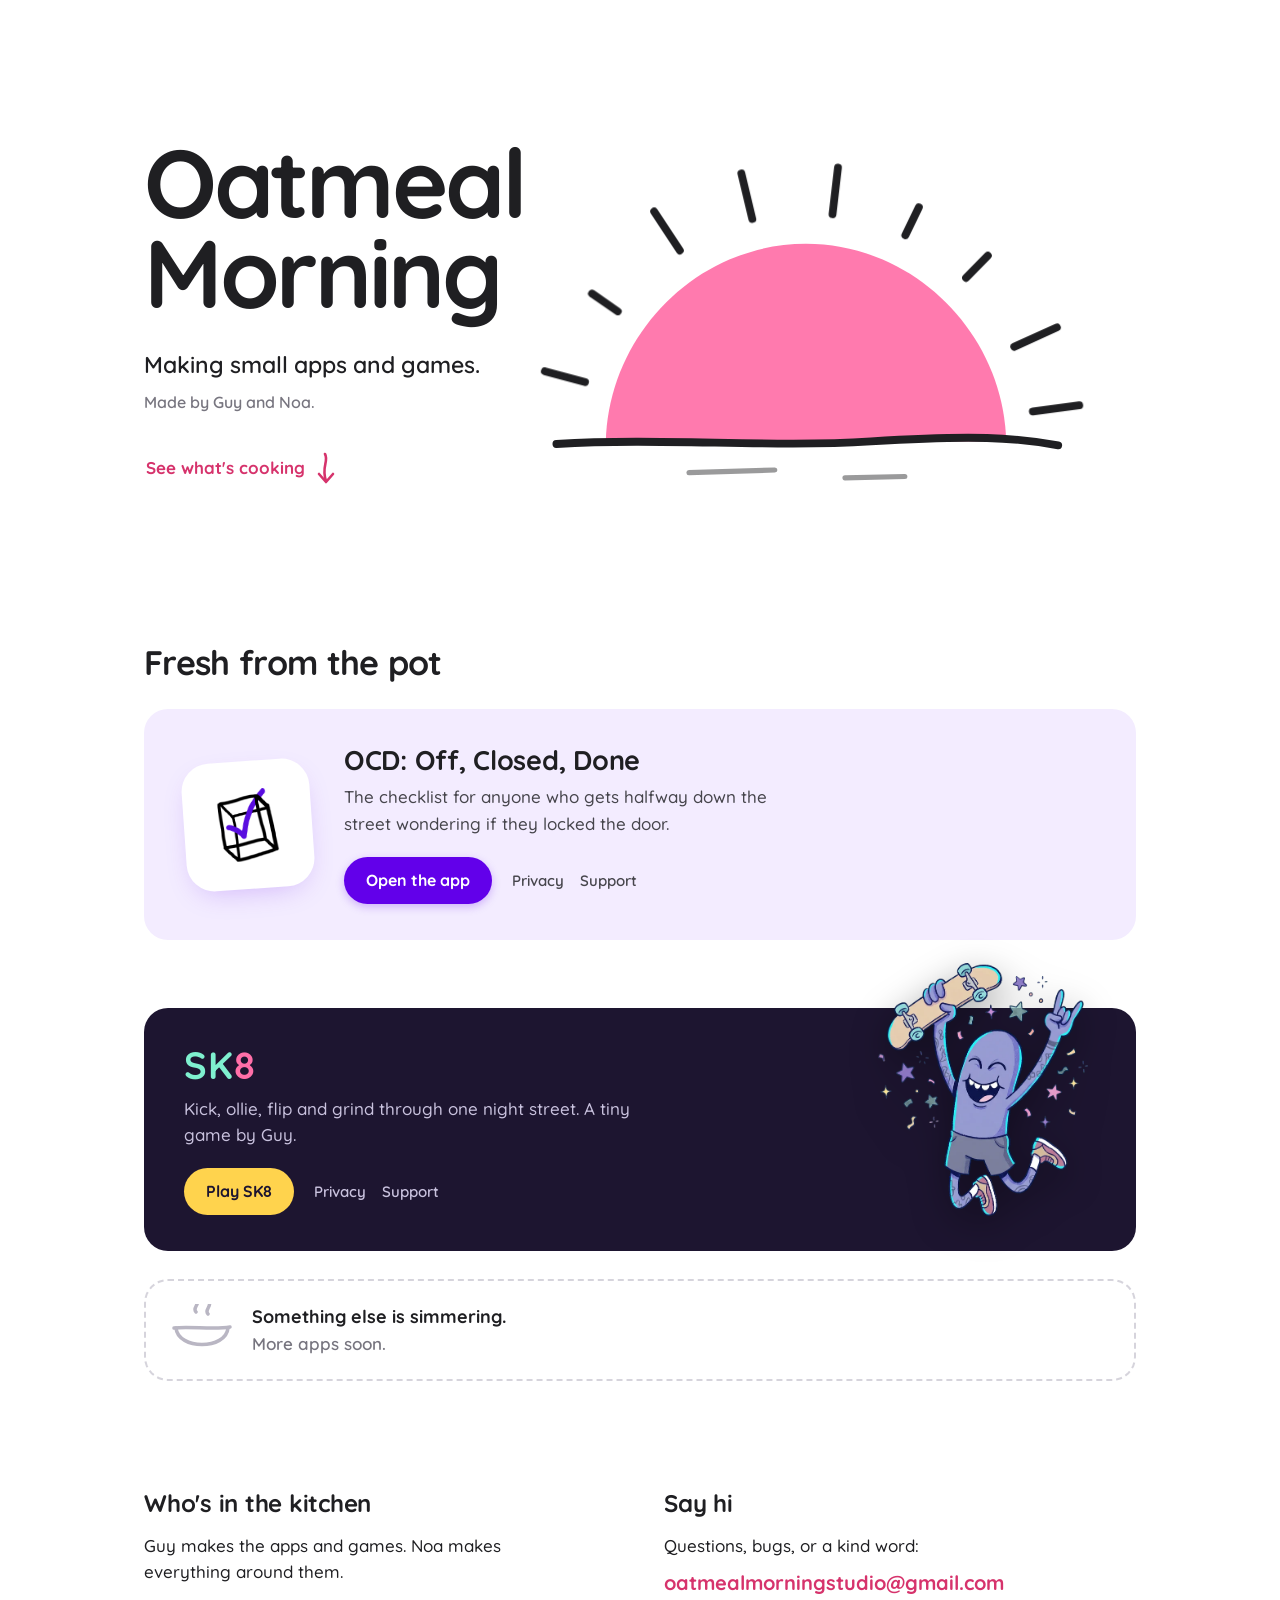
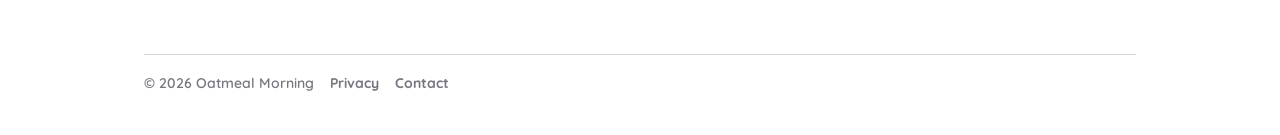
==== index.html @ 5b27adfb "Studio: hot pink sun (#FF7AAE) on page, share image and favicon Co-Authored-By: Claude Opus 5.5 <nor" ====
<!doctype html>
<html lang="en">
<head>
<meta charset="utf-8">
<meta name="viewport" content="width=device-width, initial-scale=1">
<meta name="theme-color" content="#ffffff">
<title>Oatmeal Morning</title>
<meta name="description" content="Oatmeal Morning makes small apps and games. Home of OCD: Off, Closed, Done and SK8.">
<meta property="og:type" content="website">
<meta property="og:title" content="Oatmeal Morning">
<meta property="og:description" content="Making small apps and games.">
<meta property="og:url" content="https://oatmealmorning.com/">
<meta property="og:image" content="https://oatmealmorning.com/preview.png">
<meta property="og:image:width" content="1200">
<meta property="og:image:height" content="630">
<meta property="og:image:alt" content="A hand-drawn pink sun rising over the horizon">
<meta name="twitter:card" content="summary_large_image">
<link rel="icon" href="/favicon.svg" type="image/svg+xml">
<link rel="stylesheet" href="/site.css">
<style>
:root{
  --oat:#F6ECDB; --oat-line:#E3D2B4;
  --night:#1d1530; --night-2:#2a2044; --mint:#7ff0cf; --pink:#ff6fa8; --sun:#ffd34d; --night-muted:#C9C2DE;
  --lav-shadow:0 10px 30px -12px rgba(98,0,234,.28);
  --ease:cubic-bezier(.2,.8,.2,1);
}
.wrap{max-width:1040px;margin:0 auto;padding:0 max(24px,env(safe-area-inset-left,0px))}
@media (max-width:380px){.wrap{padding-inline:18px}}

/* ---------- Hero ---------- */
.hero-studio{display:grid;align-items:center;gap:12px;padding-block:20px 48px}
.hero-art{order:-1;width:min(300px,78vw);margin:0 auto}
.hero-art svg{display:block;width:100%;height:auto;overflow:visible}
.wordmark{margin:0;font-size:clamp(52px,10vw,96px);line-height:.94;font-weight:700;letter-spacing:-.035em;color:var(--ink)}
.wordmark span{display:block}
.wordmark .m{position:relative;display:inline-block}
.wordmark .m svg{position:absolute;left:-2%;bottom:-.2em;width:104%;height:.32em;overflow:visible}
.tagline{margin:32px 0 0;font-size:clamp(19px,2.3vw,23px);line-height:1.35;font-weight:600;color:var(--ink);max-width:24ch;text-wrap:balance}
.byline{margin:10px 0 0;color:var(--muted);font-weight:600;font-size:16px}
.to-apps{display:inline-flex;align-items:center;gap:8px;margin-top:30px;font-size:17px;color:var(--accent);padding:6px 2px}
.to-apps svg{width:26px;height:34px;transition:transform .3s var(--ease)}
.to-apps:hover{text-decoration:none}
.to-apps:hover svg{transform:translateY(4px)}
@media (min-width:820px){
  .hero-studio{grid-template-columns:1.05fr .95fr;gap:32px;min-height:min(80svh,620px);padding-block:40px 32px}
  .hero-art{order:0;width:min(440px,100%);margin:0 0 0 auto}
}

/* the purple underline draws itself once on load */
@media (prefers-reduced-motion:no-preference){
  .wordmark .m svg path{stroke-dasharray:1;stroke-dashoffset:1;animation:draw .8s var(--ease) .9s forwards}
}
@keyframes draw{to{stroke-dashoffset:0}}

/* ---------- Apps shelf ---------- */
.apps{padding-block:24px 40px;scroll-margin-top:24px}
.apps h2{margin:0 0 28px;font-size:clamp(26px,3.4vw,34px);letter-spacing:-.02em;line-height:1.1}
.shelf{display:grid;gap:28px}
.app{display:grid;gap:20px 32px;align-items:center;border-radius:24px;padding:28px}
.app h3{margin:0;font-size:clamp(22px,2.6vw,27px);line-height:1.15;letter-spacing:-.01em}
.app .what{margin:8px 0 0;max-width:46ch}
.actions{display:flex;flex-wrap:wrap;align-items:center;gap:10px 20px;margin-top:20px}
.go{display:inline-block;border-radius:999px;padding:11px 22px;font-weight:700;font-size:16px;transition:transform .15s var(--ease),filter .15s}
.go:hover{text-decoration:none;filter:brightness(1.07)}
.go:active{transform:scale(.97)}
.small-links{display:flex;gap:16px;font-size:15px}
.small-links a{font-weight:600}
.app-art{transition:transform .35s var(--ease)}
.app:hover .app-art{transform:translateY(-4px) rotate(-2deg)}

/* OCD: lavender, sticker-style icon */
.app.ocd{--accent:#6200EA;background:#F3ECFF}
.app.ocd .app-art{width:128px;height:128px;border-radius:28px;background:#fff;box-shadow:var(--lav-shadow);display:grid;place-items:center;rotate:-4deg}
.app.ocd .app-art img{width:100px;height:100px}
.app.ocd .what{color:var(--shade)}
.app.ocd .go{background:var(--accent);color:#fff;box-shadow:0 3px 8px rgba(98,0,234,.25)}
.app.ocd .small-links a{color:var(--shade)}

/* SK8: its own night palette; Guy's skater jumps out of the frame */
.app.sk8{background:var(--night);color:#fff;margin-top:64px}
.app.sk8 .app-art{width:190px;margin:-110px auto -12px;filter:drop-shadow(0 12px 18px rgba(0,0,0,.35))}
.app.sk8 .app-art img{width:100%;height:auto;display:block}
.app.sk8 h3{font-size:clamp(30px,3.6vw,38px);letter-spacing:.03em}
.app.sk8 .s,.app.sk8 .k{color:var(--mint)}
.app.sk8 .e{color:var(--pink)}
.app.sk8 .what{color:var(--night-muted)}
.app.sk8 .go{background:var(--sun);color:var(--night)}
.app.sk8 .small-links a{color:var(--night-muted)}
.app.sk8 a:focus-visible{outline-color:var(--sun)}
.app.sk8:hover .app-art{transform:translateY(-6px) rotate(3deg)}

/* The empty slot for whatever comes next */
.app.next{background:#fff;border:2px dashed var(--line);grid-template-columns:auto 1fr;padding:22px 24px;gap:18px}
.app.next svg{width:64px;height:52px}
.app.next p{margin:0;color:var(--muted);font-weight:600}
.app.next strong{display:block;color:var(--ink);font-size:18px}

@media (min-width:640px){
  .app.ocd{grid-template-columns:auto 1fr;padding:36px 40px}
  .app.sk8{grid-template-columns:1fr auto;padding:36px 40px;margin-top:40px}
  .app.sk8 .app-art{order:2;width:210px;margin:-120px 8px -40px 0}
}

/* ---------- Kitchen + contact ---------- */
.kitchen{display:grid;gap:28px;padding-block:64px 8px}
.kitchen h2{margin:0 0 10px;font-size:24px;letter-spacing:-.01em}
.kitchen p{margin:0;max-width:44ch}
.kitchen .mail{display:inline-block;margin-top:8px;font-size:clamp(17px,2.2vw,20px);word-break:break-all}
@media (min-width:720px){.kitchen{grid-template-columns:1fr 1fr;gap:48px}}

.site-foot footer{padding-bottom:40px}

/* sun variant: the sun tucks in behind the end of the wordmark */
.hero-studio.sun .hero-art{width:min(340px,86vw)}
@media (min-width:820px){.hero-studio.sun{grid-template-columns:1fr 1fr}.hero-studio.sun .hero-art{width:min(520px,120%);margin:0 0 0 -110px;position:relative;z-index:-1}}
@media (prefers-reduced-motion:no-preference){.rays path{animation:rise .9s var(--ease) both}.rays path:nth-child(odd){animation-delay:.12s}}
@keyframes rise{from{opacity:0;transform:translateY(10px)}}
</style>
</head>
<body>
<main>
  <section class="wrap hero-studio sun">
    <div>
      <h1 class="wordmark"><span>Oatmeal</span><span class="m">Morning</span></h1>
      <p class="tagline">Making small apps and games.</p>
      <p class="byline">Made by Guy and Noa.</p>
      <a class="to-apps" href="#apps">See what's cooking
        <svg viewBox="0 0 26 34" aria-hidden="true" fill="none" stroke="currentColor" stroke-width="2.6" stroke-linecap="round" stroke-linejoin="round"><path d="M12 3 C 16 10, 8 16, 13 30"/><path d="M6 23 L13 31 L20 23"/></svg>
      </a>
    </div>

    <div class="hero-art">
      <svg viewBox="0 0 400 300" role="img" aria-label="A hand-drawn lavender sun rising over the horizon">
  <path d="M46 248 C 48 166, 116 96, 200 96 C 284 96, 352 166, 354 248 Z" fill="#FF7AAE"/>
  <g stroke="#1F1F22" stroke-linecap="round" fill="none">
    <g class="rays" stroke-width="6"><path d="M30.0 202.3 L-0.9 194.0"/><path d="M55.2 148.0 L35.4 134.3"/><path d="M103.0 101.1 L83.2 71.1"/><path d="M158.7 76.9 L150.3 41.9"/><path d="M220.4 73.2 L224.6 37.4"/><path d="M276.4 89.4 L286.8 67.8"/><path d="M323.1 122.2 L339.9 105.1"/><path d="M360.2 175.2 L393.0 160.3"/><path d="M374.5 224.9 L410.2 220.2"/></g>
    <path d="M8 250 C 90 245, 170 253, 250 248 S 360 245, 394 251" stroke-width="6"/>
    <path d="M110 272 L176 270 M230 276 L276 275" stroke-width="4" opacity=".45"/>
  </g>
</svg>
    </div>
  </section>

  <section class="wrap apps" id="apps" aria-labelledby="apps-title">
    <h2 id="apps-title">Fresh from the pot</h2>
    <div class="shelf">

      <article class="app ocd">
        <div class="app-art"><img src="/ocd-icon.png" alt="" width="100" height="100"></div>
        <div>
          <h3>OCD: Off, Closed, Done</h3>
          <p class="what">The checklist for anyone who gets halfway down the street wondering if they locked the door.</p>
          <div class="actions">
            <a class="go" data-app="ocd" data-link="open" href="https://ocd.oatmealmorning.com/">Open the app</a>
            <span class="small-links">
              <a data-app="ocd" data-link="privacy" href="https://ocd.oatmealmorning.com/privacy/">Privacy</a>
              <a data-app="ocd" data-link="support" href="https://ocd.oatmealmorning.com/support/">Support</a>
            </span>
          </div>
        </div>
      </article>

      <article class="app sk8">
        <div class="app-art"><img src="/sk8-art.png" alt="SK8's skater mid-jump, holding a skateboard over his head" width="513" height="620"></div>
        <div>
          <h3 aria-label="SK8"><span class="s">S</span><span class="k">K</span><span class="e">8</span></h3>
          <p class="what">Kick, ollie, flip and grind through one night street. A tiny game by Guy.</p>
          <div class="actions">
            <a class="go" data-app="sk8" data-link="open" href="https://sk8.oatmealmorning.com/">Play SK8</a>
            <span class="small-links">
              <a data-app="sk8" data-link="privacy" href="https://sk8.oatmealmorning.com/privacy/">Privacy</a>
              <a data-app="sk8" data-link="support" href="https://sk8.oatmealmorning.com/support/">Support</a>
            </span>
          </div>
        </div>
      </article>

      <div class="app next">
        <svg viewBox="0 0 64 52" aria-hidden="true" fill="none" stroke="#B9B6C3" stroke-width="3.5" stroke-linecap="round" stroke-linejoin="round">
          <path d="M4 24 C 20 22, 44 26, 60 23"/><path d="M6 24 C 8 46, 56 46, 58 24"/><path d="M26 8 C 22 4, 30 0, 27 -4"/><path d="M38 10 C 34 6, 42 2, 39 -2"/>
        </svg>
        <p><strong>Something else is simmering.</strong>More apps soon.</p>
      </div>

    </div>
  </section>

  <section class="wrap kitchen" aria-label="About and contact">
    <div>
      <h2>Who's in the kitchen</h2>
      <p>Guy makes the apps and games. Noa makes everything around them.</p>
    </div>
    <div>
      <h2>Say hi</h2>
      <p>Questions, bugs, or a kind word:</p>
      <a class="mail" href="mailto:oatmealmorningstudio@gmail.com">oatmealmorningstudio@gmail.com</a>
    </div>
  </section>
</main>

<div class="wrap site-foot"><footer>&copy; 2026 Oatmeal Morning <a href="/privacy/">Privacy</a> <a href="mailto:oatmealmorningstudio@gmail.com">Contact</a></footer></div>

<script>
/* Anonymous usage counts via PostHog: page views and which app link was tapped. No cookies. */
window.__ph=[];
window.track=function(ev,props){try{if(window.posthog&&posthog.__loaded)posthog.capture(ev,props||{});else window.__ph.push([ev,props||{}])}catch(e){}};
document.addEventListener('click',function(e){var a=e.target.closest('a[data-app]');if(a)track('app_card_click',{app:a.dataset.app,link:a.dataset.link})});
</script>
<script src="https://us-assets.i.posthog.com/static/array.js" async crossorigin="anonymous"
 onload="try{posthog.init('phc_qo4wiAUHZxUNwLi2nGGmHVEUX4cZxUcMNEMy5vxG6jBW',{api_host:'https://us.i.posthog.com',persistence:'localStorage',autocapture:false,capture_pageview:true,capture_pageleave:false,disable_session_recording:true,disable_surveys:true});posthog.register({app:'studio'});try{if(location.search.indexOf('tester=1')>-1)localStorage.setItem('om-tester','1');if(localStorage.getItem('om-tester')==='1')posthog.register({is_internal:true})}catch(e){}window.__ph.forEach(function(q){posthog.capture(q[0],q[1])});window.__ph=[]}catch(e){}"
 onerror="window.track=function(){}"></script>
</body>
</html>
---- site.css ----
/* Oatmeal Morning shared page style. Quicksand is embedded below (same font file the OCD app ships), so pages load no third-party fonts. */
@font-face{font-family:'Quicksand';src:url([data-uri]) format('woff2');font-weight:300 700;font-style:normal;font-display:swap}
:root{
  color-scheme:light;
  --bg:#FFFFFF; --ink:#1F1F22; --muted:#77757F; --line:#D6D4DC;
  --accent:#D6336C; --lavender:#FFE8EF; --shade:#46454C;
  --shadow:0 2px 10px rgba(30,20,60,.09);
  --font:'Quicksand',system-ui,-apple-system,'Segoe UI',sans-serif;
}
*{box-sizing:border-box}
html{-webkit-text-size-adjust:100%}
body{margin:0;background:var(--bg);color:var(--ink);font-family:var(--font);font-size:17px;font-weight:500;line-height:1.55;-webkit-tap-highlight-color:transparent}
a{color:var(--accent);text-decoration:none;font-weight:700}
a:hover{text-decoration:underline}
a:focus-visible{outline:2px solid var(--accent);outline-offset:2px;border-radius:4px}
.page{max-width:560px;margin:0 auto;padding:24px max(24px,env(safe-area-inset-left,0px)) 64px}
@media (max-width:380px){.page{padding-inline:18px}}
.top{display:flex;align-items:center;justify-content:space-between;gap:12px;height:56px}
.brand{display:inline-flex;align-items:center;gap:10px;color:var(--ink);font-weight:700;font-size:17px}
.brand img,.brand svg{width:32px;height:32px}
.back{display:inline-flex;align-items:center;gap:6px;color:var(--accent);font-weight:700;font-size:15px;border:1.5px solid var(--accent);border-radius:999px;padding:6px 14px 6px 10px}
.back:hover{background:var(--lavender);text-decoration:none}
.back svg{width:16px;height:16px;stroke:currentColor;stroke-width:2.5;fill:none;stroke-linecap:round;stroke-linejoin:round}
.hero{text-align:center;margin:28px 0 20px}
.hero .art{width:110px;height:110px;margin:0 auto 12px;display:block}
h1{margin:0;font-weight:700;font-size:30px;line-height:1.15;letter-spacing:-.01em;text-wrap:balance}
.sub{margin:8px 0 0;color:var(--muted);font-weight:600}
h2{margin:30px 0 8px;font-size:19px;font-weight:700}
p{margin:0 0 12px}
.note{background:var(--lavender);border-radius:10px;padding:14px 16px;margin:14px 0}
.faq details{border:1px solid var(--line);border-radius:10px;margin:0 0 10px;background:var(--bg);box-shadow:var(--shadow)}
.faq summary{cursor:pointer;list-style:none;padding:14px 16px;font-weight:700;display:flex;justify-content:space-between;align-items:center;gap:12px}
.faq summary::-webkit-details-marker{display:none}
.faq summary::after{content:"+";color:var(--accent);font-size:22px;line-height:1;flex:none}
.faq details[open] summary::after{content:"–"}
.faq details[open] summary{background:var(--lavender);border-radius:10px 10px 0 0}
.faq .body{padding:4px 16px 14px}
.faq .body p:last-child{margin-bottom:0}
code{font-family:ui-monospace,SFMono-Regular,Menlo,monospace;font-size:.92em;background:var(--lavender);padding:1px 6px;border-radius:5px}
.btn{display:inline-block;background:var(--accent);color:#fff;border-radius:8px;padding:12px 20px;font-weight:600;font-size:17px;box-shadow:0 3px 8px rgba(98,0,234,.25)}
.btn:hover{text-decoration:none;filter:brightness(1.06)}
footer{margin-top:48px;padding-top:18px;border-top:1px solid var(--line);color:var(--muted);font-size:14px;font-weight:600;display:flex;flex-wrap:wrap;gap:6px 16px;align-items:center}
footer a{color:var(--muted)}
.wob{filter:url(#wobble)}
@media (prefers-reduced-motion:reduce){*{animation:none!important;transition:none!important}}
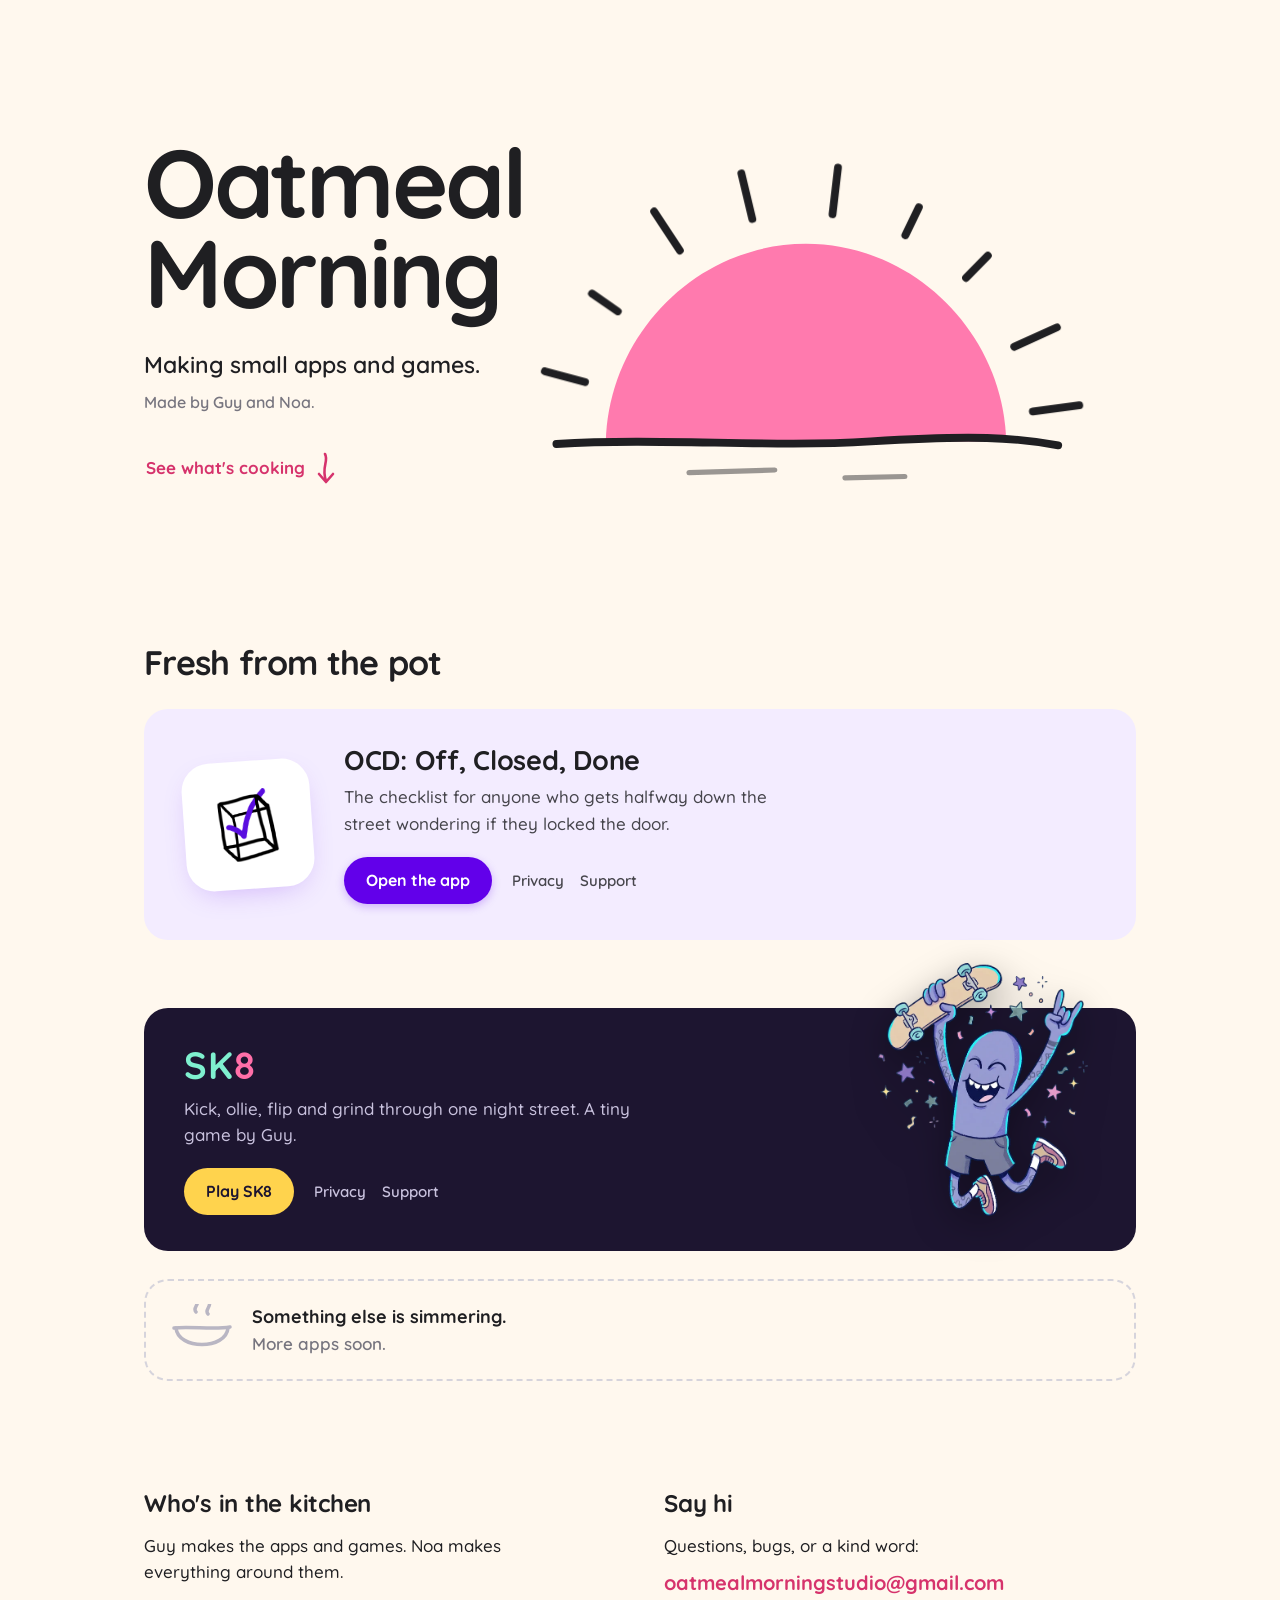
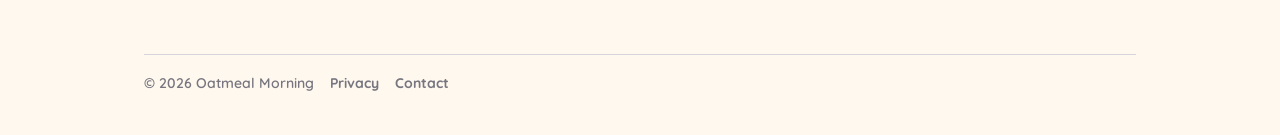
==== commit 8237d9b9: "Studio: oat-cream background; favicon with five rays on a cream tile (works in dark tabs); cream sha" ====
--- a/index.html
+++ b/index.html
@@ -3,7 +3,7 @@
 <head>
 <meta charset="utf-8">
 <meta name="viewport" content="width=device-width, initial-scale=1">
-<meta name="theme-color" content="#ffffff">
+<meta name="theme-color" content="#FFF8EE">
 <title>Oatmeal Morning</title>
 <meta name="description" content="Oatmeal Morning makes small apps and games. Home of OCD: Off, Closed, Done and SK8.">
 <meta property="og:type" content="website">
@@ -16,6 +16,7 @@
 <meta property="og:image:alt" content="A hand-drawn pink sun rising over the horizon">
 <meta name="twitter:card" content="summary_large_image">
 <link rel="icon" href="/favicon.svg" type="image/svg+xml">
+<link rel="apple-touch-icon" href="/apple-touch-icon.png">
 <link rel="stylesheet" href="/site.css">
 <style>
 :root{
@@ -90,7 +91,7 @@
 .app.sk8:hover .app-art{transform:translateY(-6px) rotate(3deg)}
 
 /* The empty slot for whatever comes next */
-.app.next{background:#fff;border:2px dashed var(--line);grid-template-columns:auto 1fr;padding:22px 24px;gap:18px}
+.app.next{background:transparent;border:2px dashed var(--line);grid-template-columns:auto 1fr;padding:22px 24px;gap:18px}
 .app.next svg{width:64px;height:52px}
 .app.next p{margin:0;color:var(--muted);font-weight:600}
 .app.next strong{display:block;color:var(--ink);font-size:18px}
--- a/site.css
+++ b/site.css
@@ -2,7 +2,7 @@
 @font-face{font-family:'Quicksand';src:url([data-uri]) format('woff2');font-weight:300 700;font-style:normal;font-display:swap}
 :root{
   color-scheme:light;
-  --bg:#FFFFFF; --ink:#1F1F22; --muted:#77757F; --line:#D6D4DC;
+  --bg:#FFF8EE; --ink:#1F1F22; --muted:#77757F; --line:#D6D4DC;
   --accent:#D6336C; --lavender:#FFE8EF; --shade:#46454C;
   --shadow:0 2px 10px rgba(30,20,60,.09);
   --font:'Quicksand',system-ui,-apple-system,'Segoe UI',sans-serif;
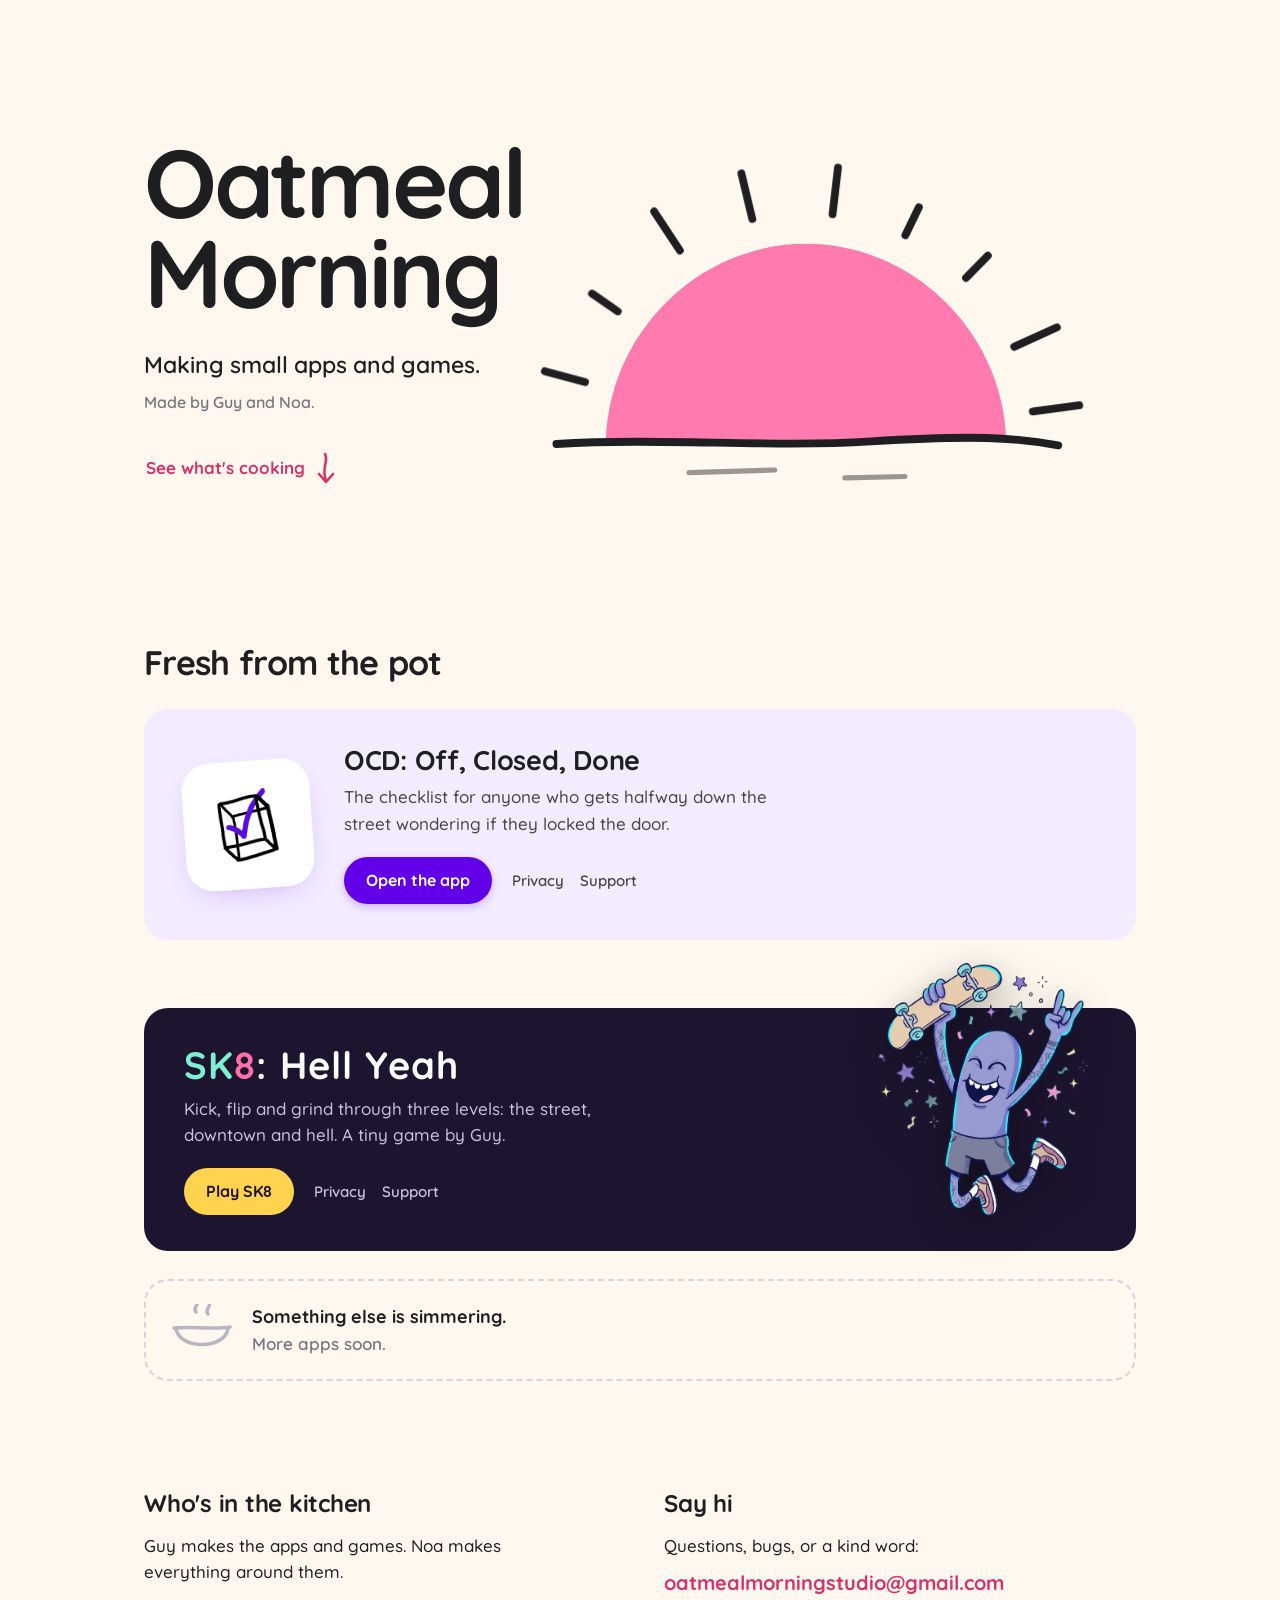
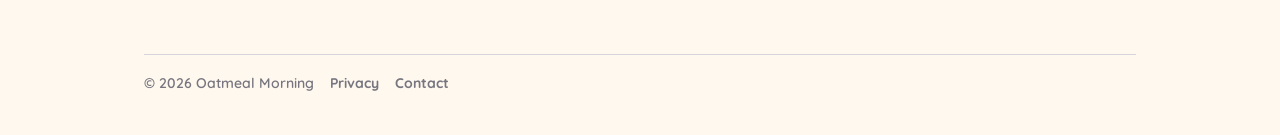
==== commit 87250060: "SK8 card: new name SK8: Hell Yeah, three-level description Co-Authored-By: Claude Opus 5.5 <noreply@" ====
--- a/index.html
+++ b/index.html
@@ -5,7 +5,7 @@
 <meta name="viewport" content="width=device-width, initial-scale=1">
 <meta name="theme-color" content="#FFF8EE">
 <title>Oatmeal Morning</title>
-<meta name="description" content="Oatmeal Morning makes small apps and games. Home of OCD: Off, Closed, Done and SK8.">
+<meta name="description" content="Oatmeal Morning makes small apps and games. Home of OCD: Off, Closed, Done and SK8: Hell Yeah.">
 <meta property="og:type" content="website">
 <meta property="og:title" content="Oatmeal Morning">
 <meta property="og:description" content="Making small apps and games.">
@@ -15,8 +15,8 @@
 <meta property="og:image:height" content="630">
 <meta property="og:image:alt" content="A hand-drawn pink sun rising over the horizon">
 <meta name="twitter:card" content="summary_large_image">
-<link rel="icon" href="/favicon.svg" type="image/svg+xml">
-<link rel="apple-touch-icon" href="/apple-touch-icon.png">
+<link rel="icon" href="/favicon.svg?v=2" type="image/svg+xml">
+<link rel="apple-touch-icon" href="/apple-touch-icon.png?v=2">
 <link rel="stylesheet" href="/site.css">
 <style>
 :root{
@@ -164,8 +164,8 @@
       <article class="app sk8">
         <div class="app-art"><img src="/sk8-art.png" alt="SK8's skater mid-jump, holding a skateboard over his head" width="513" height="620"></div>
         <div>
-          <h3 aria-label="SK8"><span class="s">S</span><span class="k">K</span><span class="e">8</span></h3>
-          <p class="what">Kick, ollie, flip and grind through one night street. A tiny game by Guy.</p>
+          <h3 aria-label="SK8: Hell Yeah"><span class="s">S</span><span class="k">K</span><span class="e">8</span>: Hell Yeah</h3>
+          <p class="what">Kick, flip and grind through three levels: the street, downtown and hell. A tiny game by Guy.</p>
           <div class="actions">
             <a class="go" data-app="sk8" data-link="open" href="https://sk8.oatmealmorning.com/">Play SK8</a>
             <span class="small-links">
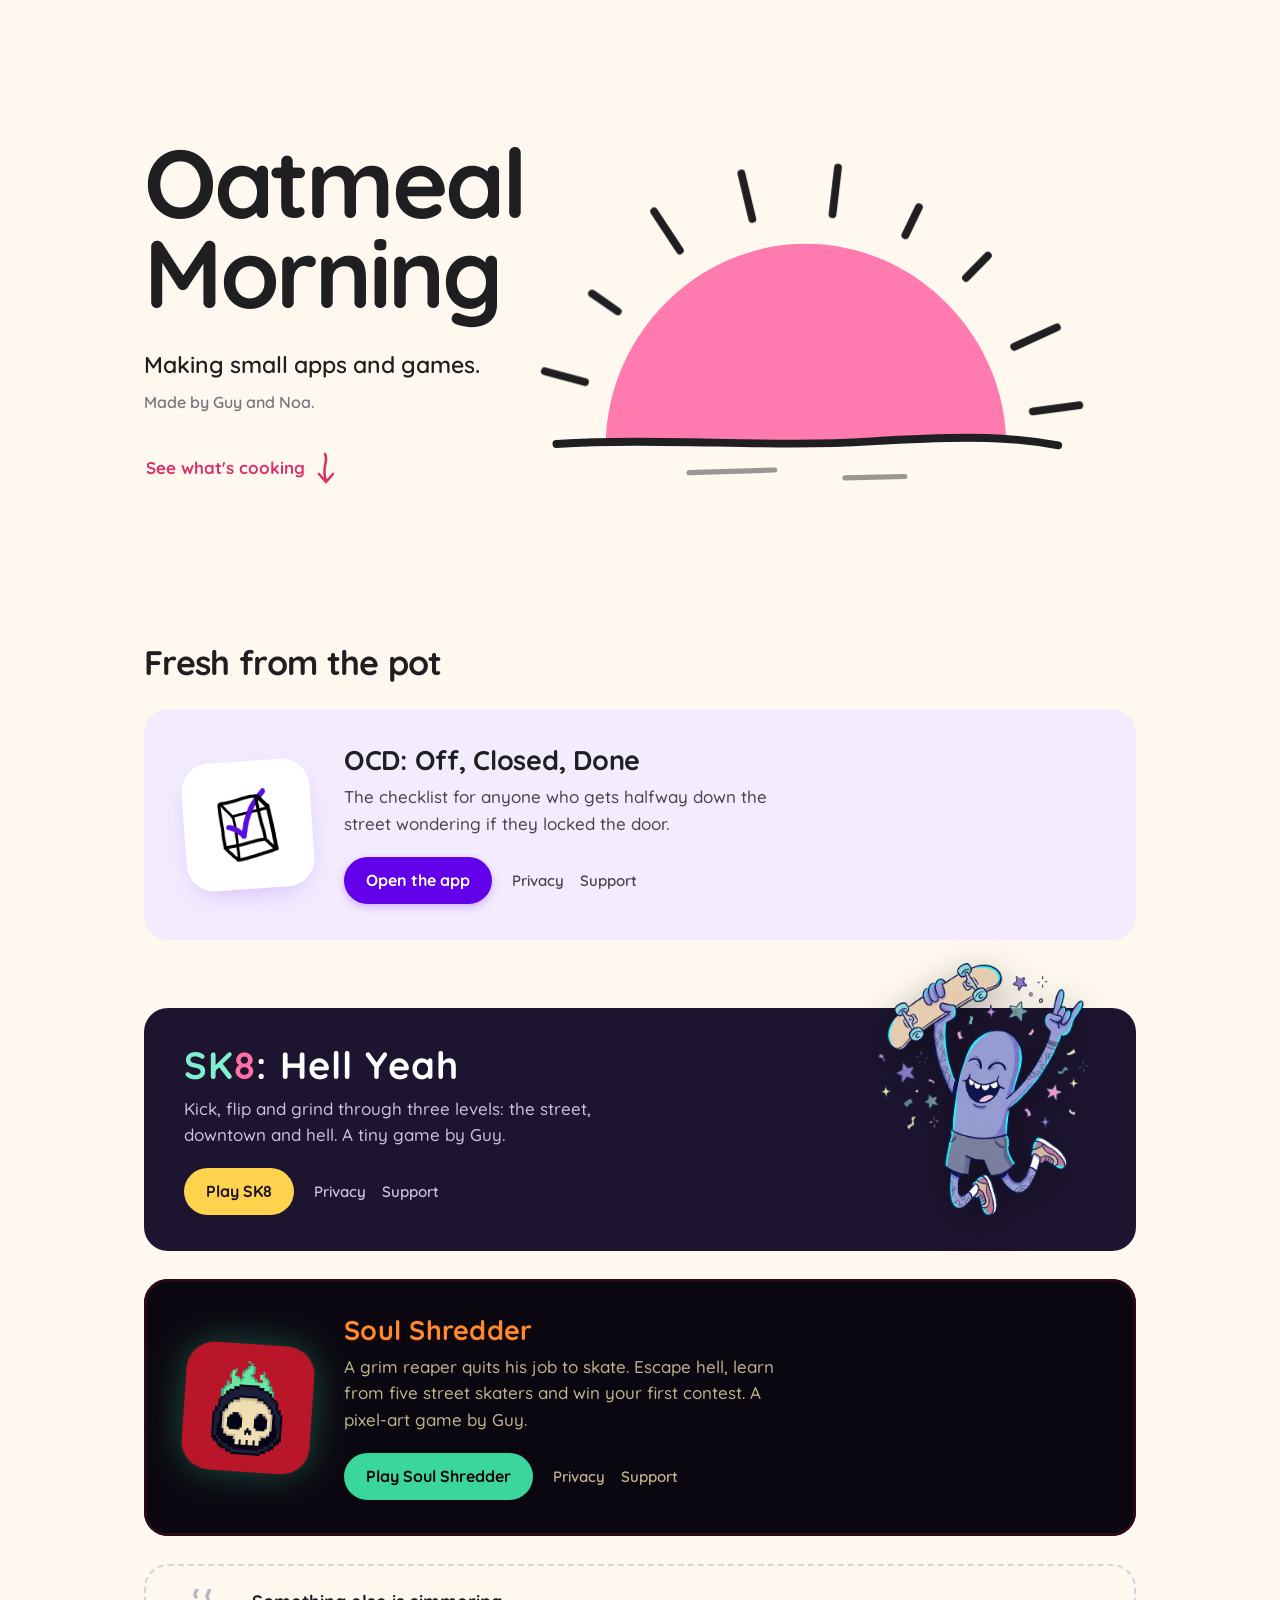
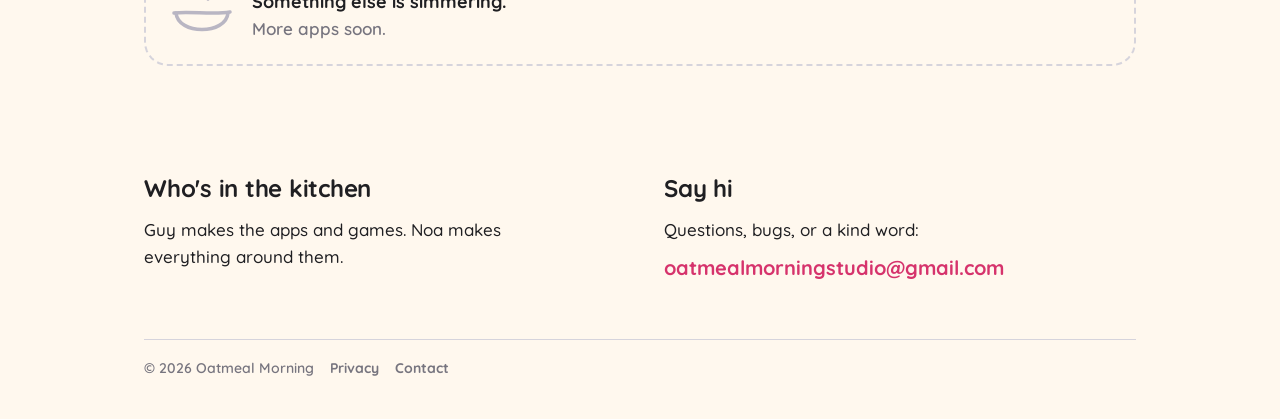
==== commit a9d524c3: "Add the Soul Shredder card in the game's own colors Co-Authored-By: Claude Opus 5.5 <noreply@anthrop" ====
--- a/index.html
+++ b/index.html
@@ -5,7 +5,7 @@
 <meta name="viewport" content="width=device-width, initial-scale=1">
 <meta name="theme-color" content="#FFF8EE">
 <title>Oatmeal Morning</title>
-<meta name="description" content="Oatmeal Morning makes small apps and games. Home of OCD: Off, Closed, Done and SK8: Hell Yeah.">
+<meta name="description" content="Oatmeal Morning makes small apps and games. Home of OCD: Off, Closed, Done, SK8: Hell Yeah and Soul Shredder.">
 <meta property="og:type" content="website">
 <meta property="og:title" content="Oatmeal Morning">
 <meta property="og:description" content="Making small apps and games.">
@@ -90,6 +90,17 @@
 .app.sk8 a:focus-visible{outline-color:var(--sun)}
 .app.sk8:hover .app-art{transform:translateY(-6px) rotate(3deg)}
 
+/* Soul Shredder: the game's own hell palette (bone, mint soul-fire, orange title) */
+.app.ss{--ss-bg:#0b0710;--ss-ink:#f0e4bc;--ss-mint:#3ad69c;--ss-orange:#ff8a2a;background:var(--ss-bg);color:var(--ss-ink);box-shadow:inset 0 0 0 3px #2a0a14}
+.app.ss .app-art{width:128px;height:128px;rotate:4deg;filter:drop-shadow(0 0 18px rgba(58,214,156,.35))}
+.app.ss .app-art img{width:128px;height:128px;border-radius:28px;image-rendering:pixelated;display:block}
+.app.ss h3{color:var(--ss-orange);letter-spacing:.01em;text-shadow:3px 3px 0 #14060e}
+.app.ss .what{color:#bfb28e}
+.app.ss .go{background:var(--ss-mint);color:#14060e}
+.app.ss .small-links a{color:#bfb28e}
+.app.ss a:focus-visible{outline-color:var(--ss-mint)}
+.app.ss:hover .app-art{transform:translateY(-4px) rotate(-3deg)}
+
 /* The empty slot for whatever comes next */
 .app.next{background:transparent;border:2px dashed var(--line);grid-template-columns:auto 1fr;padding:22px 24px;gap:18px}
 .app.next svg{width:64px;height:52px}
@@ -100,6 +111,7 @@
   .app.ocd{grid-template-columns:auto 1fr;padding:36px 40px}
   .app.sk8{grid-template-columns:1fr auto;padding:36px 40px;margin-top:40px}
   .app.sk8 .app-art{order:2;width:210px;margin:-120px 8px -40px 0}
+  .app.ss{grid-template-columns:auto 1fr;padding:36px 40px}
 }
 
 /* ---------- Kitchen + contact ---------- */
@@ -176,6 +188,21 @@
         </div>
       </article>
 
+      <article class="app ss">
+        <div class="app-art"><img src="/soulshredder-icon.png" alt="Soul Shredder's grim reaper skull with green soul-fire" width="128" height="128"></div>
+        <div>
+          <h3>Soul Shredder</h3>
+          <p class="what">A grim reaper quits his job to skate. Escape hell, learn from five street skaters and win your first contest. A pixel-art game by Guy.</p>
+          <div class="actions">
+            <a class="go" data-app="soulshredder" data-link="open" href="https://soulshredder.oatmealmorning.com/">Play Soul Shredder</a>
+            <span class="small-links">
+              <a data-app="soulshredder" data-link="privacy" href="https://soulshredder.oatmealmorning.com/privacy/">Privacy</a>
+              <a data-app="soulshredder" data-link="support" href="https://soulshredder.oatmealmorning.com/support/">Support</a>
+            </span>
+          </div>
+        </div>
+      </article>
+
       <div class="app next">
         <svg viewBox="0 0 64 52" aria-hidden="true" fill="none" stroke="#B9B6C3" stroke-width="3.5" stroke-linecap="round" stroke-linejoin="round">
           <path d="M4 24 C 20 22, 44 26, 60 23"/><path d="M6 24 C 8 46, 56 46, 58 24"/><path d="M26 8 C 22 4, 30 0, 27 -4"/><path d="M38 10 C 34 6, 42 2, 39 -2"/>
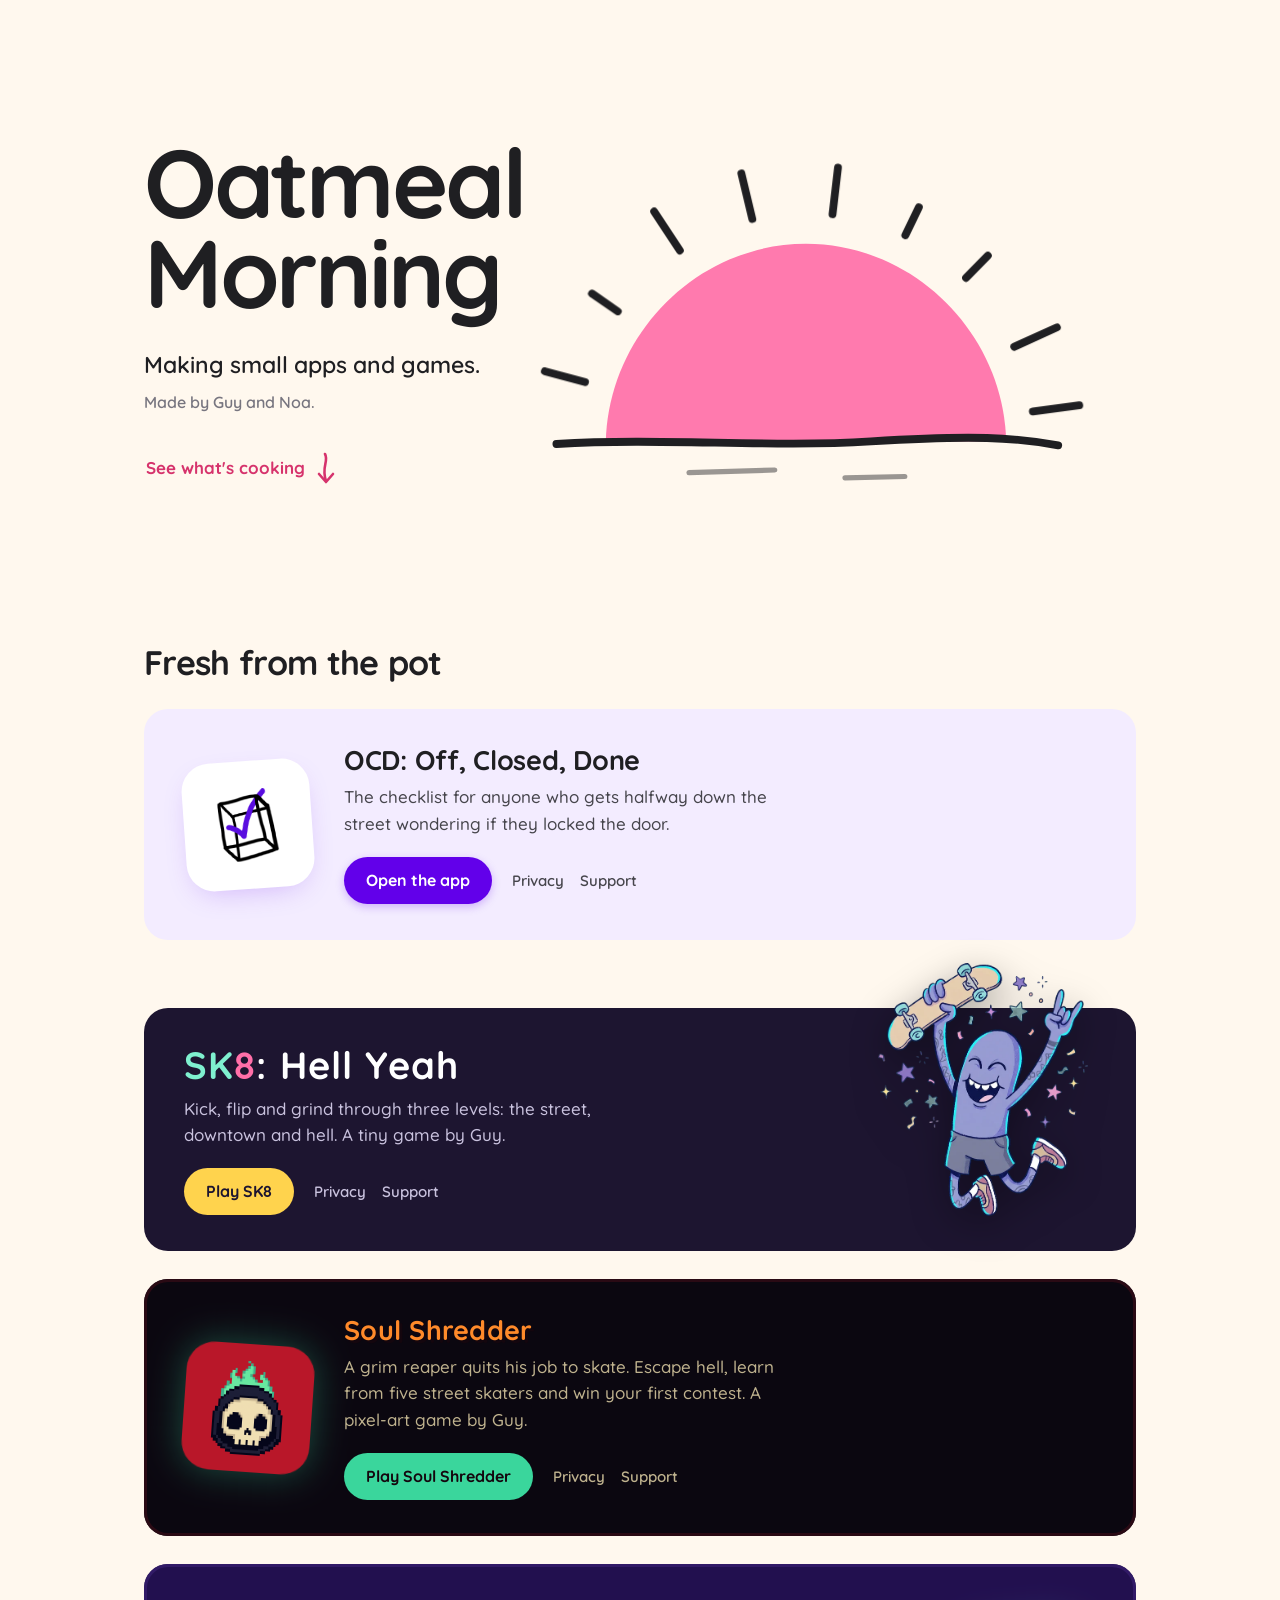
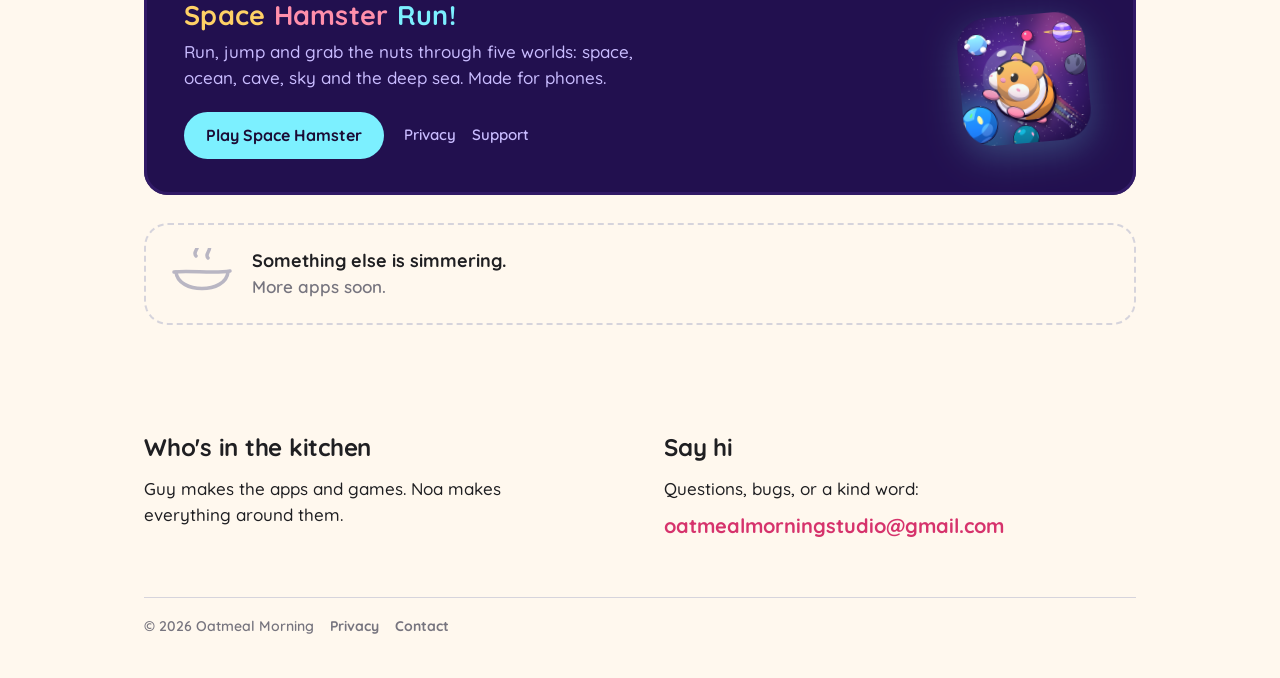
==== commit 779303c2: "Add the Space Hamster Run card in the game's own colors; studio privacy lists all four products Co-A" ====
--- a/index.html
+++ b/index.html
@@ -5,7 +5,7 @@
 <meta name="viewport" content="width=device-width, initial-scale=1">
 <meta name="theme-color" content="#FFF8EE">
 <title>Oatmeal Morning</title>
-<meta name="description" content="Oatmeal Morning makes small apps and games. Home of OCD: Off, Closed, Done, SK8: Hell Yeah and Soul Shredder.">
+<meta name="description" content="Oatmeal Morning makes small apps and games. Home of OCD: Off, Closed, Done, SK8: Hell Yeah, Soul Shredder and Space Hamster Run.">
 <meta property="og:type" content="website">
 <meta property="og:title" content="Oatmeal Morning">
 <meta property="og:description" content="Making small apps and games.">
@@ -101,6 +101,20 @@
 .app.ss a:focus-visible{outline-color:var(--ss-mint)}
 .app.ss:hover .app-art{transform:translateY(-4px) rotate(-3deg)}
 
+/* Space Hamster Run: the game's own space palette (deep purple, sun-yellow, pink, sky-mint) */
+.app.sh{--sh-bg:#22104f;--sh-sun:#ffd166;--sh-pink:#ff8fab;--sh-mint:#7cf0ff;--sh-lav:#c9bcff;background:var(--sh-bg);color:#fff8f2;box-shadow:inset 0 0 0 3px #311a66}
+.app.sh .app-art{width:128px;height:128px;rotate:-5deg;filter:drop-shadow(0 10px 18px rgba(124,240,255,.25))}
+.app.sh .app-art img{width:128px;height:128px;border-radius:30px;display:block}
+.app.sh h3{letter-spacing:.01em}
+.app.sh .sp{color:var(--sh-sun)}
+.app.sh .hm{color:var(--sh-pink)}
+.app.sh .rn{color:var(--sh-mint)}
+.app.sh .what{color:var(--sh-lav)}
+.app.sh .go{background:var(--sh-mint);color:#1b0b35}
+.app.sh .small-links a{color:var(--sh-lav)}
+.app.sh a:focus-visible{outline-color:var(--sh-sun)}
+.app.sh:hover .app-art{transform:translateY(-6px) rotate(4deg)}
+
 /* The empty slot for whatever comes next */
 .app.next{background:transparent;border:2px dashed var(--line);grid-template-columns:auto 1fr;padding:22px 24px;gap:18px}
 .app.next svg{width:64px;height:52px}
@@ -112,6 +126,8 @@
   .app.sk8{grid-template-columns:1fr auto;padding:36px 40px;margin-top:40px}
   .app.sk8 .app-art{order:2;width:210px;margin:-120px 8px -40px 0}
   .app.ss{grid-template-columns:auto 1fr;padding:36px 40px}
+  .app.sh{grid-template-columns:1fr auto;padding:36px 40px}
+  .app.sh .app-art{order:2;margin-right:8px}
 }
 
 /* ---------- Kitchen + contact ---------- */
@@ -203,6 +219,21 @@
         </div>
       </article>
 
+      <article class="app sh">
+        <div class="app-art"><img src="/spacehamster-icon.png" alt="Space Hamster Run's hamster in a space helmet, flying past planets" width="128" height="128"></div>
+        <div>
+          <h3 aria-label="Space Hamster Run"><span class="sp">Space</span> <span class="hm">Hamster</span> <span class="rn">Run!</span></h3>
+          <p class="what">Run, jump and grab the nuts through five worlds: space, ocean, cave, sky and the deep sea. Made for phones.</p>
+          <div class="actions">
+            <a class="go" data-app="spacehamster" data-link="open" href="https://spacehamster.oatmealmorning.com/">Play Space Hamster</a>
+            <span class="small-links">
+              <a data-app="spacehamster" data-link="privacy" href="https://spacehamster.oatmealmorning.com/privacy/">Privacy</a>
+              <a data-app="spacehamster" data-link="support" href="https://spacehamster.oatmealmorning.com/support/">Support</a>
+            </span>
+          </div>
+        </div>
+      </article>
+
       <div class="app next">
         <svg viewBox="0 0 64 52" aria-hidden="true" fill="none" stroke="#B9B6C3" stroke-width="3.5" stroke-linecap="round" stroke-linejoin="round">
           <path d="M4 24 C 20 22, 44 26, 60 23"/><path d="M6 24 C 8 46, 56 46, 58 24"/><path d="M26 8 C 22 4, 30 0, 27 -4"/><path d="M38 10 C 34 6, 42 2, 39 -2"/>
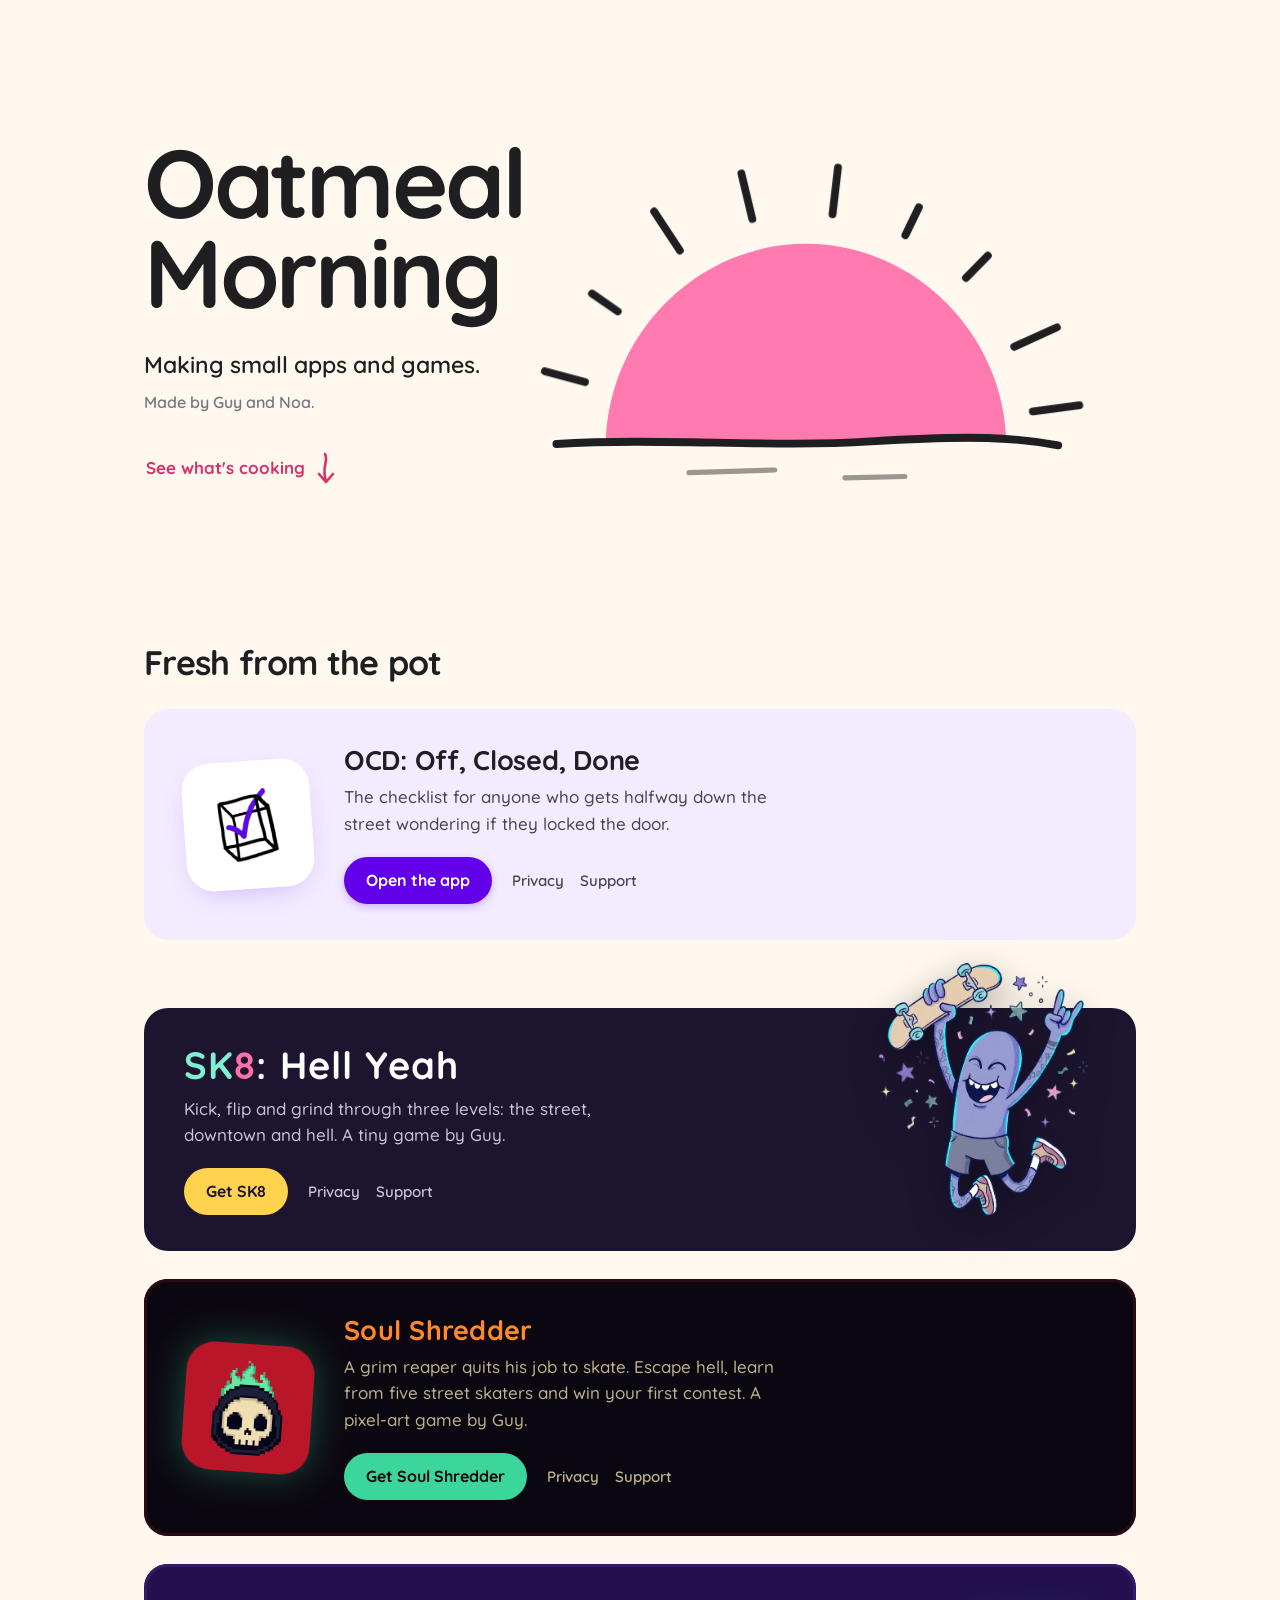
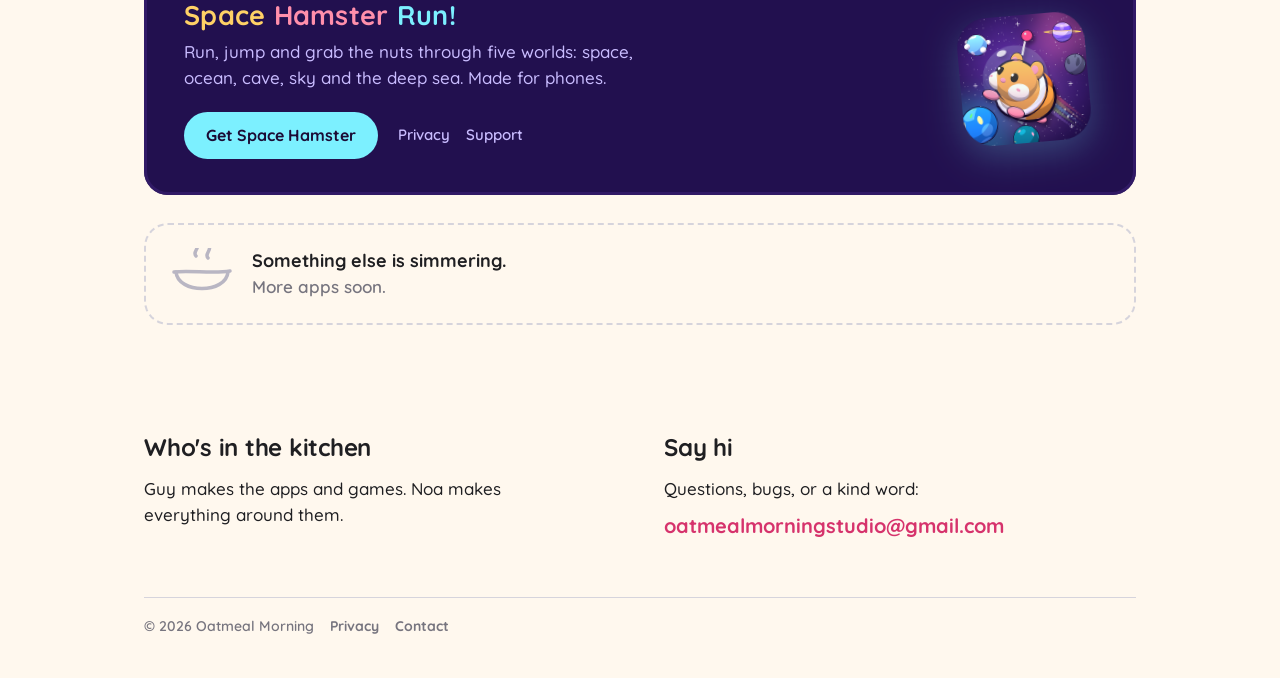
==== commit ab12b242: "Studio cards: "Play …" buttons become "Get …" (game sites are store pages) Links unchanged.  Co-Auth" ====
--- a/index.html
+++ b/index.html
@@ -195,7 +195,7 @@
           <h3 aria-label="SK8: Hell Yeah"><span class="s">S</span><span class="k">K</span><span class="e">8</span>: Hell Yeah</h3>
           <p class="what">Kick, flip and grind through three levels: the street, downtown and hell. A tiny game by Guy.</p>
           <div class="actions">
-            <a class="go" data-app="sk8" data-link="open" href="https://sk8.oatmealmorning.com/">Play SK8</a>
+            <a class="go" data-app="sk8" data-link="open" href="https://sk8.oatmealmorning.com/">Get SK8</a>
             <span class="small-links">
               <a data-app="sk8" data-link="privacy" href="https://sk8.oatmealmorning.com/privacy/">Privacy</a>
               <a data-app="sk8" data-link="support" href="https://sk8.oatmealmorning.com/support/">Support</a>
@@ -210,7 +210,7 @@
           <h3>Soul Shredder</h3>
           <p class="what">A grim reaper quits his job to skate. Escape hell, learn from five street skaters and win your first contest. A pixel-art game by Guy.</p>
           <div class="actions">
-            <a class="go" data-app="soulshredder" data-link="open" href="https://soulshredder.oatmealmorning.com/">Play Soul Shredder</a>
+            <a class="go" data-app="soulshredder" data-link="open" href="https://soulshredder.oatmealmorning.com/">Get Soul Shredder</a>
             <span class="small-links">
               <a data-app="soulshredder" data-link="privacy" href="https://soulshredder.oatmealmorning.com/privacy/">Privacy</a>
               <a data-app="soulshredder" data-link="support" href="https://soulshredder.oatmealmorning.com/support/">Support</a>
@@ -225,7 +225,7 @@
           <h3 aria-label="Space Hamster Run"><span class="sp">Space</span> <span class="hm">Hamster</span> <span class="rn">Run!</span></h3>
           <p class="what">Run, jump and grab the nuts through five worlds: space, ocean, cave, sky and the deep sea. Made for phones.</p>
           <div class="actions">
-            <a class="go" data-app="spacehamster" data-link="open" href="https://spacehamster.oatmealmorning.com/">Play Space Hamster</a>
+            <a class="go" data-app="spacehamster" data-link="open" href="https://spacehamster.oatmealmorning.com/">Get Space Hamster</a>
             <span class="small-links">
               <a data-app="spacehamster" data-link="privacy" href="https://spacehamster.oatmealmorning.com/privacy/">Privacy</a>
               <a data-app="spacehamster" data-link="support" href="https://spacehamster.oatmealmorning.com/support/">Support</a>
